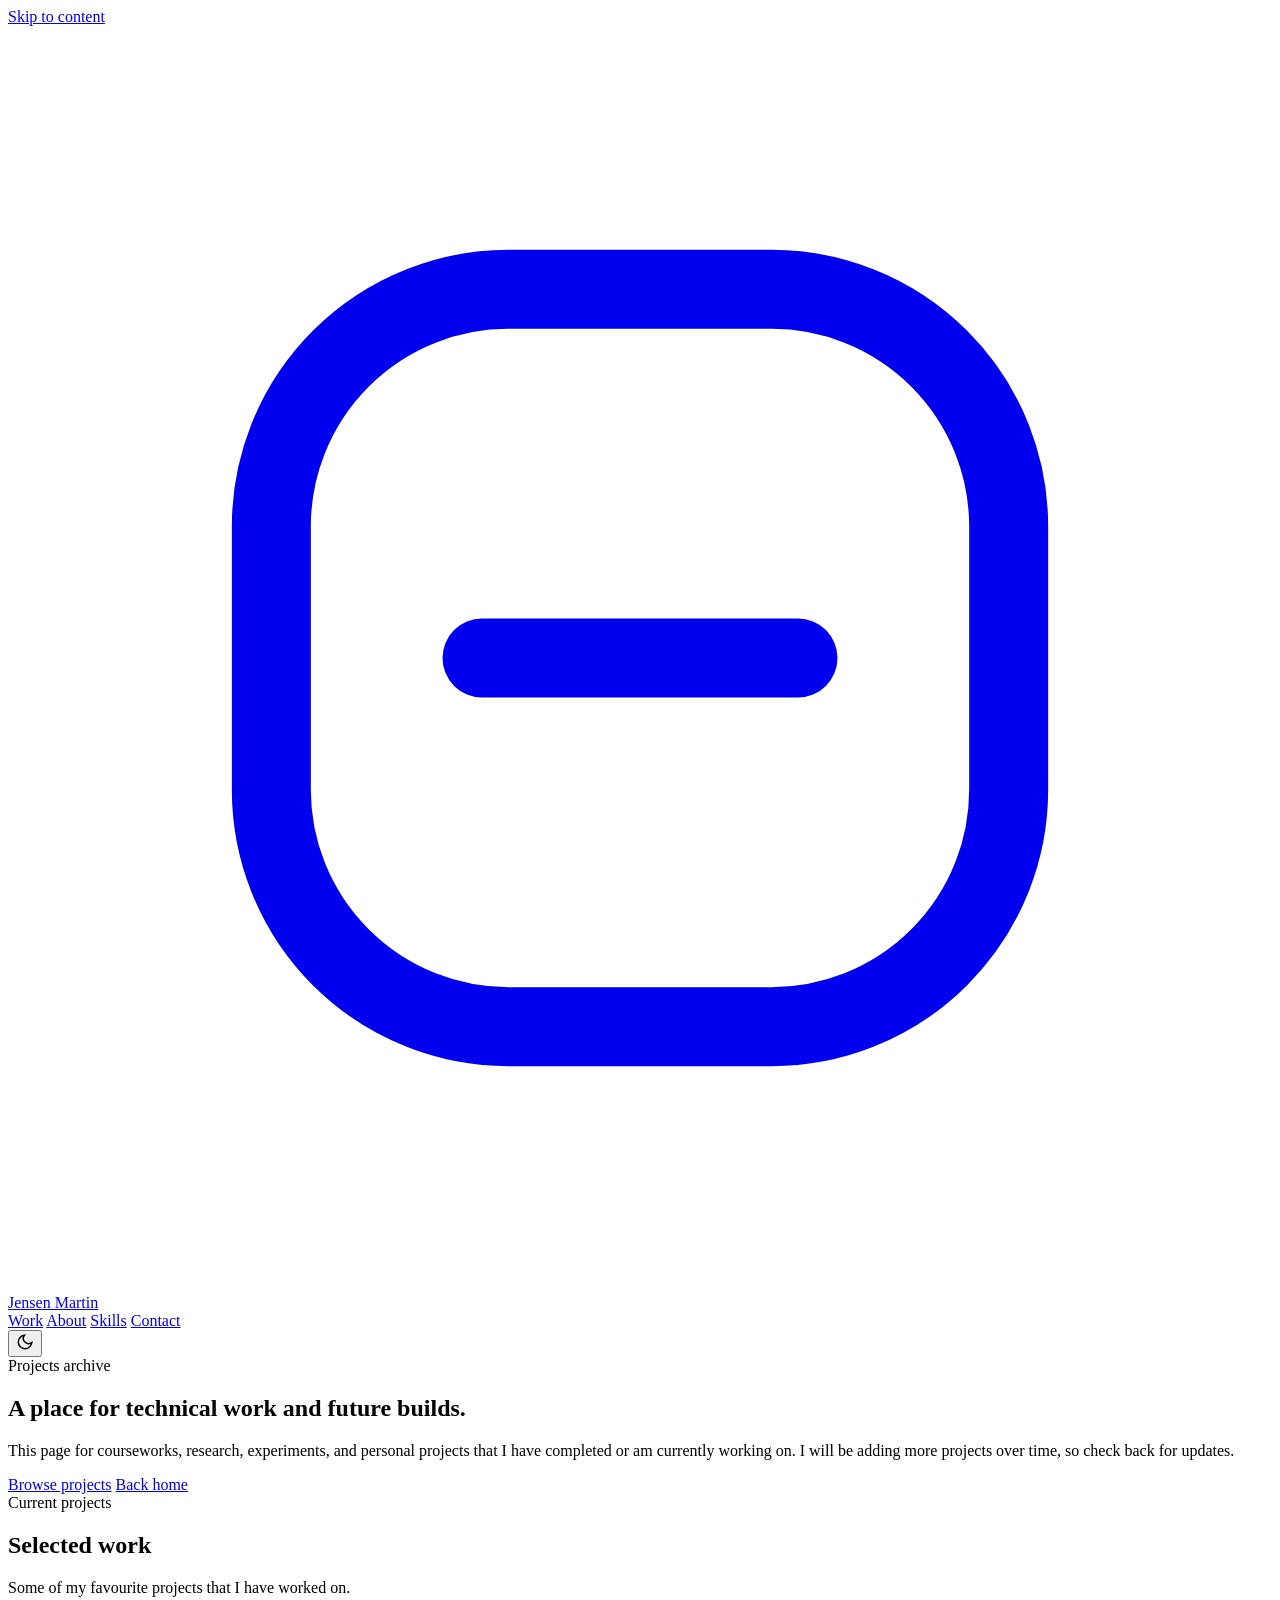
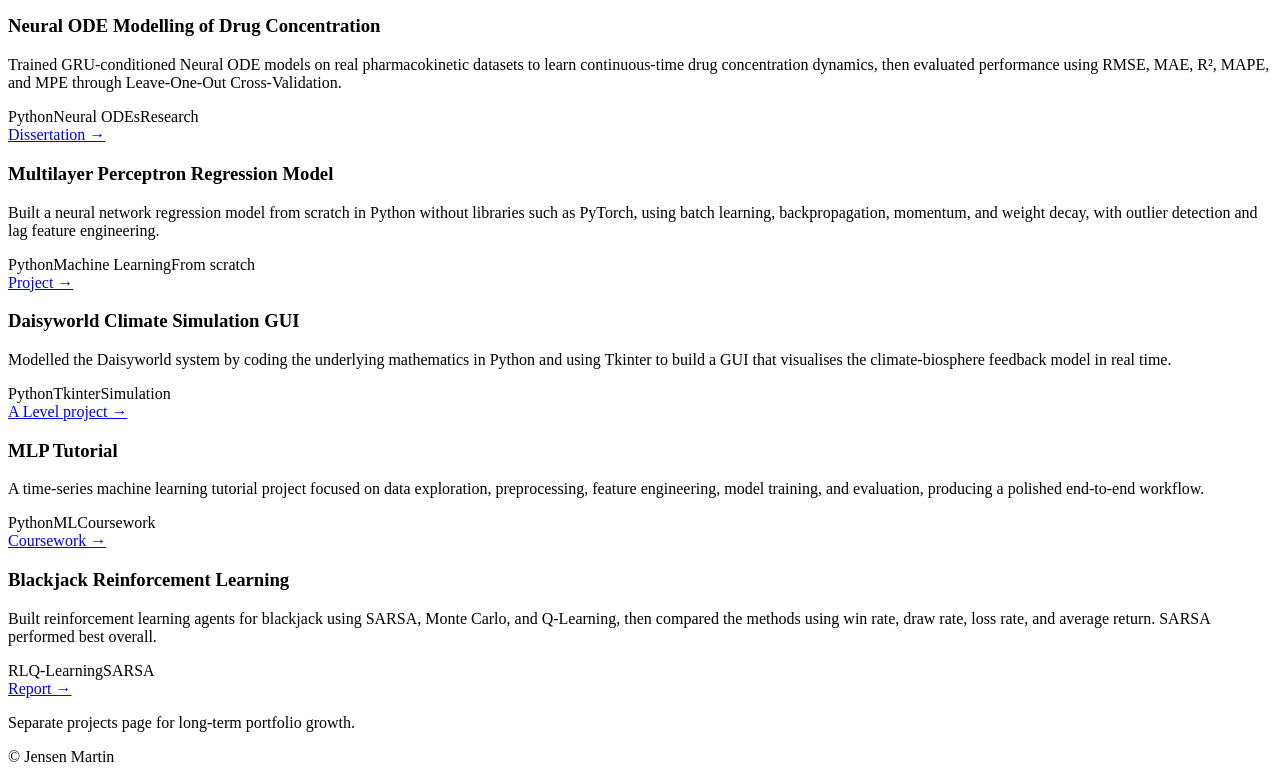
==== work.html @ eaf08a62 "Add files via upload" ====
<!DOCTYPE html>
<html lang="en">
<head>
  <meta charset="UTF-8" />
  <meta name="viewport" content="width=device-width, initial-scale=1.0" />
  <meta name="description" content="Jensen Martin — projects and technical work." />
  <title>Jensen Martin — Work</title>
  <link rel="preconnect" href="https://api.fontshare.com" />
  <link href="https://api.fontshare.com/v2/css?f[]=general-sans@400,500,600,700&f[]=cabinet-grotesk@500,700,800&display=swap" rel="stylesheet" />
  <link rel="stylesheet" href="./css/style.css" />
</head>
<body>
  <a class="skip-link" href="#main">Skip to content</a>

  <header class="header">
    <div class="wrap header-inner">
      <a href="./index.html" class="brand" aria-label="Jensen Martin home">
        <svg class="brand-mark" viewBox="0 0 48 48" fill="none" aria-hidden="true">
          <rect x="10" y="10" width="28" height="28" rx="9" stroke="currentColor" stroke-width="3"></rect>
          <path d="M18 24h12" stroke="currentColor" stroke-width="3" stroke-linecap="round"></path>
        </svg>
        <span>Jensen Martin</span>
      </a>

      <div class="nav">
        <nav class="nav-links" aria-label="Primary navigation">
          <a href="./work.html">Work</a>
          <a href="./index.html#about">About</a>
          <a href="./index.html#skills">Skills</a>
          <a href="./index.html#contact">Contact</a>
        </nav>
        <button class="theme-toggle" type="button" data-theme-toggle aria-label="Switch theme">
          <svg width="18" height="18" viewBox="0 0 24 24" fill="none" stroke="currentColor" stroke-width="2">
            <path d="M21 12.79A9 9 0 1 1 11.21 3 7 7 0 0 0 21 12.79z"></path>
          </svg>
        </button>
      </div>
    </div>
  </header>

  <main id="main">
    <section class="hero" id="top">
      <div class="wrap hero-grid">
        <div>
          <div class="eyebrow">Projects archive</div>
          <h1>A place for technical work and future builds.</h1>
          <p class="lede">
            This page for courseworks, research, experiments, and personal projects that I have completed or am currently working on. I will be adding more projects over time, so check back for updates.
          </p>
          <div class="hero-actions">
            <a class="btn btn-primary" href="#projects-list">Browse projects</a>
            <a class="btn btn-secondary" href="./index.html">Back home</a>
          </div>
        </div>

      </div>
    </section>

    <section class="section" id="projects-list">
      <div class="wrap">
        <div class="section-head">
          <div>
            <div class="section-label">Current projects</div>
            <h2>Selected work</h2>
          </div>
          <p>Some of my favourite projects that I have worked on.</p>
        </div>

        <div class="projects">
          <article class="card project">
            <div>
              <h3>Neural ODE Modelling of Drug Concentration</h3>
              <p>
                Trained GRU-conditioned Neural ODE models on real pharmacokinetic datasets to learn continuous-time drug concentration dynamics, then evaluated performance using RMSE, MAE, R², MAPE, and MPE through Leave-One-Out Cross-Validation.
              </p>
            </div>
            <div class="project-meta"><span class="pill">Python</span><span class="pill">Neural ODEs</span><span class="pill">Research</span></div>
            <a class="project-link" href="#">Dissertation →</a>
          </article>

          <article class="card project">
            <div>
              <h3>Multilayer Perceptron Regression Model</h3>
              <p>
                Built a neural network regression model from scratch in Python without libraries such as PyTorch, using batch learning, backpropagation, momentum, and weight decay, with outlier detection and lag feature engineering.
              </p>
            </div>
            <div class="project-meta"><span class="pill">Python</span><span class="pill">Machine Learning</span><span class="pill">From scratch</span></div>
            <a class="project-link" href="#">Project →</a>
          </article>

          <article class="card project">
            <div>
              <h3>Daisyworld Climate Simulation GUI</h3>
              <p>
                Modelled the Daisyworld system by coding the underlying mathematics in Python and using Tkinter to build a GUI that visualises the climate-biosphere feedback model in real time.
              </p>
            </div>
            <div class="project-meta"><span class="pill">Python</span><span class="pill">Tkinter</span><span class="pill">Simulation</span></div>
            <a class="project-link" href="#">A Level project →</a>
          </article>

          <article class="card project">
            <div>
              <h3>MLP Tutorial</h3>
              <p>
                A time-series machine learning tutorial project focused on data exploration, preprocessing, feature engineering, model training, and evaluation, producing a polished end-to-end workflow.
              </p>
            </div>
            <div class="project-meta"><span class="pill">Python</span><span class="pill">ML</span><span class="pill">Coursework</span></div>
            <a class="project-link" href="#">Coursework →</a>
          </article>

          <article class="card project">
            <div>
              <h3>Blackjack Reinforcement Learning</h3>
              <p>
                Built reinforcement learning agents for blackjack using SARSA, Monte Carlo, and Q-Learning, then compared the methods using win rate, draw rate, loss rate, and average return. SARSA performed best overall.
              </p>
            </div>
            <div class="project-meta"><span class="pill">RL</span><span class="pill">Q-Learning</span><span class="pill">SARSA</span></div>
            <a class="project-link" href="#">Report →</a>
          </article>
        </div>
      </div>
    </section>
  </main>

  <footer class="footer">
    <div class="wrap footer-inner">
      <p>Separate projects page for long-term portfolio growth.</p>
      <p>© <span id="year"></span> Jensen Martin</p>
    </div>
  </footer>

  <script src="./js/script.js" defer></script>
</body>
</html>
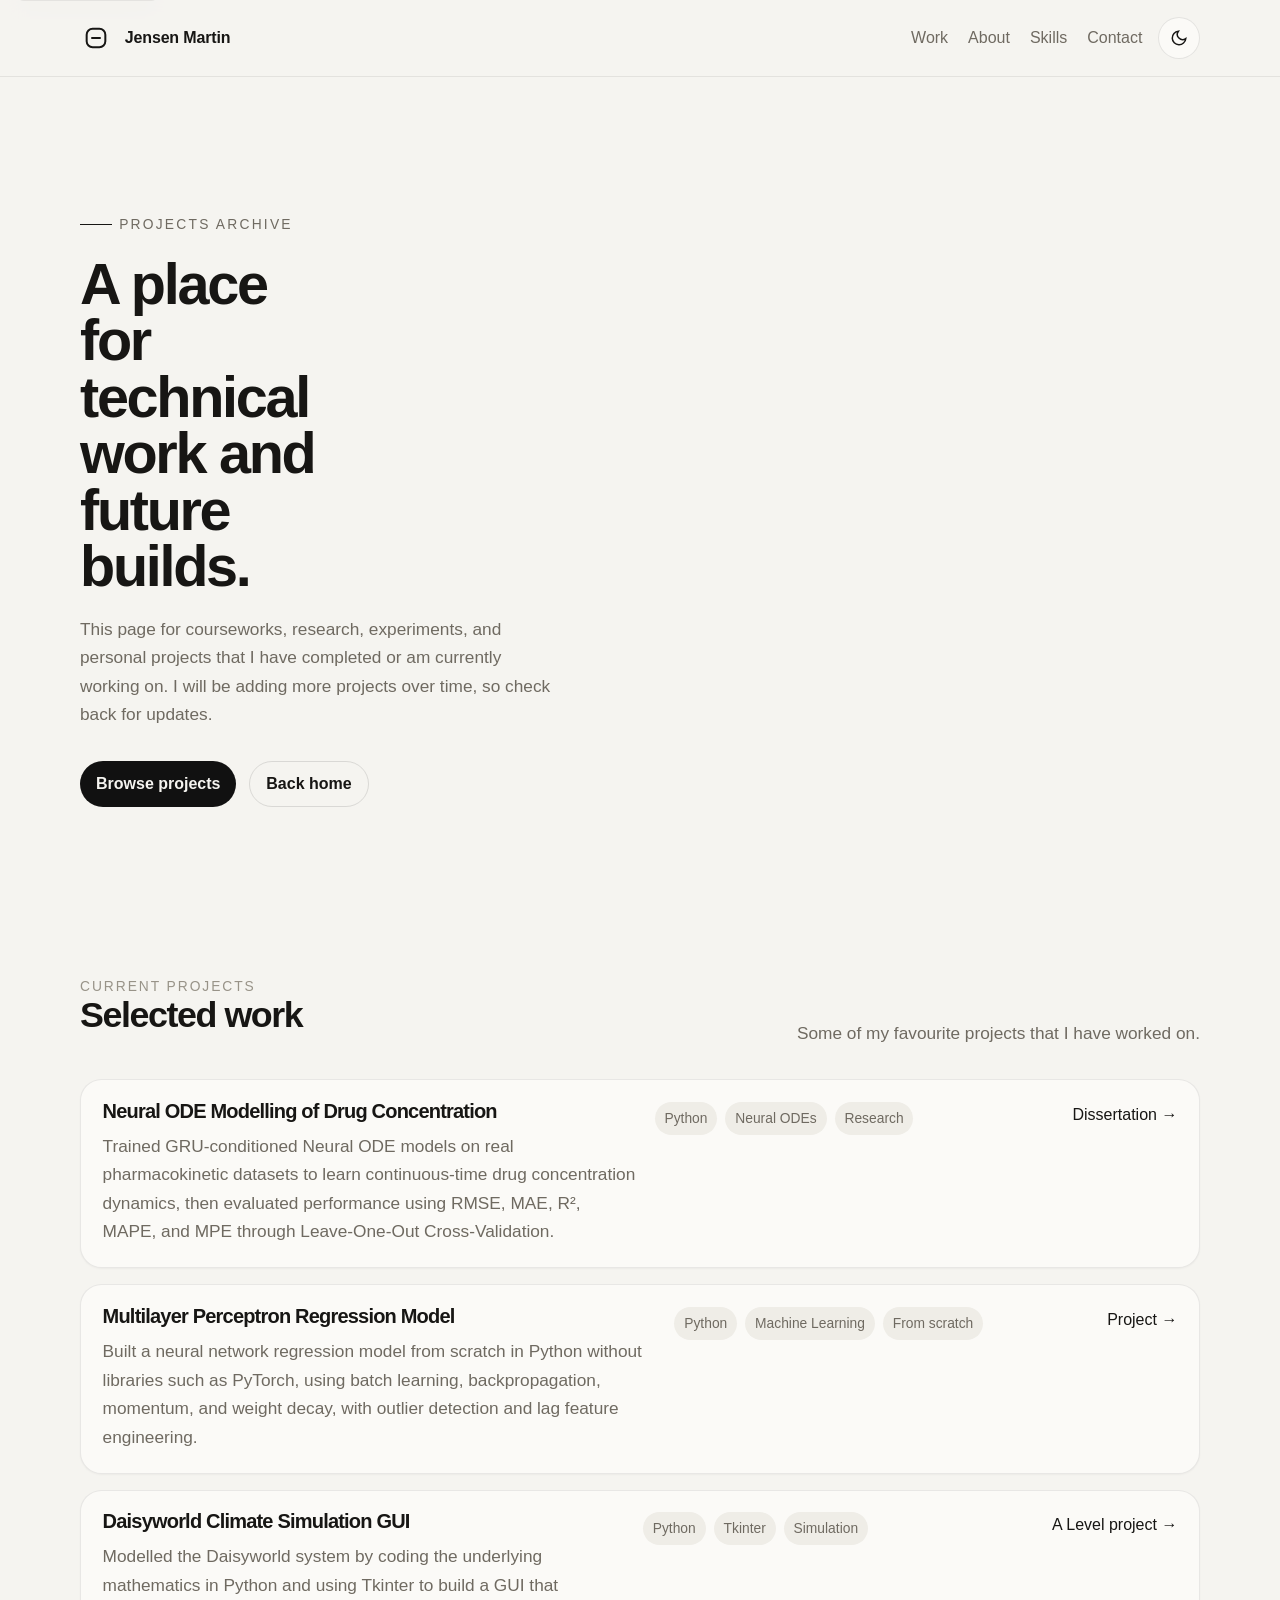
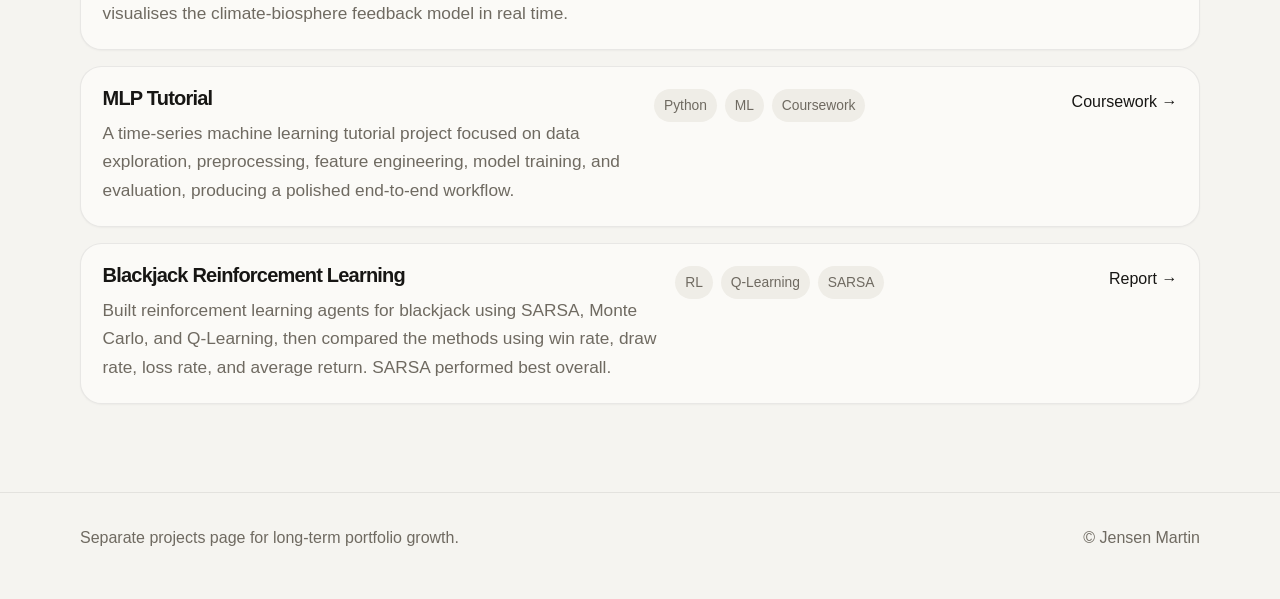
==== commit 31beea7f: "Update stylesheet and script links in work.html" ====
--- a/work.html
+++ b/work.html
@@ -7,7 +7,7 @@
   <title>Jensen Martin — Work</title>
   <link rel="preconnect" href="https://api.fontshare.com" />
   <link href="https://api.fontshare.com/v2/css?f[]=general-sans@400,500,600,700&f[]=cabinet-grotesk@500,700,800&display=swap" rel="stylesheet" />
-  <link rel="stylesheet" href="./css/style.css" />
+  <link rel="stylesheet" href="style.css" />
 </head>
 <body>
   <a class="skip-link" href="#main">Skip to content</a>
@@ -133,6 +133,6 @@
     </div>
   </footer>
 
-  <script src="./js/script.js" defer></script>
+  <script src="script.js" defer></script>
 </body>
-</html>+</html>
--- a/style.css
+++ b/style.css
@@ -0,0 +1,99 @@
+:root, [data-theme="light"] {
+  --text-xs: clamp(.75rem, .72rem + .18vw, .875rem);
+  --text-sm: clamp(.9rem, .84rem + .22vw, 1rem);
+  --text-base: clamp(1rem, .96rem + .22vw, 1.08rem);
+  --text-lg: clamp(1.14rem, 1rem + .55vw, 1.4rem);
+  --text-xl: clamp(1.6rem, 1.2rem + 1.3vw, 2.3rem);
+  --text-2xl: clamp(2.4rem, 1.2rem + 3vw, 4.6rem);
+  --space-2: .5rem; --space-3: .75rem; --space-4: 1rem; --space-5: 1.25rem; --space-6: 1.5rem; --space-8: 2rem; --space-10: 2.5rem; --space-12: 3rem; --space-16: 4rem; --space-20: 5rem;
+  --bg: #f5f4f0; --surface: #fbfaf7; --surface-2: #efede7; --border: #d8d4cb;
+  --text: #171614; --muted: #6f6a61; --faint: #989388; --inverse: #f8f7f3;
+  --accent: #111111; --accent-soft: #e7e3db;
+  --radius-sm: .55rem; --radius-md: .9rem; --radius-lg: 1.35rem; --radius-full: 9999px;
+  --shadow-sm: 0 1px 2px rgba(0,0,0,.04); --shadow-md: 0 10px 30px rgba(0,0,0,.05);
+  --font-body: 'General Sans', Inter, sans-serif; --font-display: 'Cabinet Grotesk', 'General Sans', sans-serif;
+}
+
+[data-theme="dark"] {
+  --bg: #121212; --surface: #171717; --surface-2: #202020; --border: #2c2c2c;
+  --text: #f1efe9; --muted: #ada79c; --faint: #7f7a70; --inverse: #121212;
+  --accent: #f1efe9; --accent-soft: #232323;
+  --shadow-sm: 0 1px 2px rgba(0,0,0,.25); --shadow-md: 0 18px 40px rgba(0,0,0,.28);
+}
+
+* ,*::before,*::after { box-sizing: border-box; margin: 0; padding: 0; }
+html { scroll-behavior: smooth; }
+body { min-height: 100dvh; background: var(--bg); color: var(--text); font-family: var(--font-body); font-size: var(--text-base); line-height: 1.65; -webkit-font-smoothing: antialiased; }
+a { color: inherit; text-decoration: none; }
+button { font: inherit; color: inherit; background: none; border: 0; cursor: pointer; }
+img, svg { display: block; max-width: 100%; }
+:focus-visible { outline: 2px solid var(--text); outline-offset: 3px; border-radius: .35rem; }
+
+.skip-link { position: absolute; left: 1rem; top: -3rem; background: var(--text); color: var(--bg); padding: .65rem .9rem; border-radius: .5rem; }
+.skip-link:focus { top: 1rem; }
+.wrap { width: min(1120px, calc(100% - 2rem)); margin: 0 auto; }
+.header { position: sticky; top: 0; z-index: 30; backdrop-filter: blur(12px); background: color-mix(in srgb, var(--bg) 86%, transparent); border-bottom: 1px solid color-mix(in srgb, var(--text) 8%, transparent); }
+.header-inner { min-height: 4.75rem; display: flex; align-items: center; justify-content: space-between; gap: 1rem; }
+.brand { display: inline-flex; align-items: center; gap: .8rem; font-size: var(--text-sm); font-weight: 600; letter-spacing: -.01em; }
+.brand-mark { width: 2rem; height: 2rem; }
+.nav { display: flex; align-items: center; gap: 1rem; }
+.nav-links { display: flex; gap: 1.25rem; color: var(--muted); font-size: var(--text-sm); }
+.nav-links a { position: relative; }
+.nav-links a::after { content: ''; position: absolute; left: 0; bottom: -.2rem; width: 100%; height: 1px; background: var(--text); transform: scaleX(0); transform-origin: left; transition: transform .22s ease; }
+.nav-links a:hover::after { transform: scaleX(1); }
+.theme-toggle { width: 2.6rem; height: 2.6rem; border-radius: var(--radius-full); border: 1px solid color-mix(in srgb, var(--text) 10%, transparent); background: var(--surface); display: grid; place-items: center; }
+.hero { padding: clamp(4rem, 10vw, 8rem) 0 clamp(3rem, 7vw, 5rem); }
+.hero-grid { display: grid; gap: var(--space-10); grid-template-columns: 1.35fr .9fr; align-items: end; }
+.eyebrow { display: inline-flex; align-items: center; gap: .45rem; margin-bottom: var(--space-5); font-size: var(--text-xs); text-transform: uppercase; letter-spacing: .16em; color: var(--muted); }
+.eyebrow::before { content: ''; width: 2rem; height: 1px; background: var(--text); }
+h1,h2,h3 { font-family: var(--font-display); letter-spacing: -.04em; line-height: .98; }
+h1 { font-size: var(--text-2xl); max-width: 8ch; }
+h2 { font-size: var(--text-xl); margin-bottom: .9rem; }
+h3 { font-size: 1.25rem; margin-bottom: .65rem; }
+p { max-width: 62ch; color: var(--muted); }
+.lede { max-width: 50ch; margin-top: var(--space-5); }
+.hero-actions { display: flex; gap: .8rem; flex-wrap: wrap; margin-top: var(--space-8); }
+.btn { min-height: 2.9rem; padding: 0 1rem; border-radius: var(--radius-full); display: inline-flex; align-items: center; justify-content: center; font-size: var(--text-sm); font-weight: 600; }
+.btn-primary { background: var(--accent); color: var(--bg); }
+.btn-secondary { background: transparent; border: 1px solid color-mix(in srgb, var(--text) 12%, transparent); }
+.intro-card, .card { background: var(--surface); border: 1px solid color-mix(in srgb, var(--text) 8%, transparent); border-radius: var(--radius-lg); box-shadow: var(--shadow-sm); }
+.intro-card { padding: var(--space-6); }
+.micro-list { display: grid; gap: .95rem; margin-top: var(--space-5); }
+.micro-item { display: flex; justify-content: space-between; gap: 1rem; padding-bottom: .9rem; border-bottom: 1px solid color-mix(in srgb, var(--text) 8%, transparent); }
+.micro-item:last-child { border-bottom: 0; padding-bottom: 0; }
+.micro-item span:first-child { color: var(--faint); text-transform: uppercase; letter-spacing: .12em; font-size: var(--text-xs); }
+.section { padding: clamp(3.5rem, 8vw, 5.5rem) 0; }
+.section-head { display: grid; grid-template-columns: 1fr auto; gap: 1rem; align-items: end; margin-bottom: var(--space-8); }
+.section-label { font-size: var(--text-xs); text-transform: uppercase; letter-spacing: .14em; color: var(--faint); }
+.projects { display: grid; gap: 1rem; }
+.project { padding: 1.35rem; display: grid; grid-template-columns: 1.2fr .9fr auto; gap: 1rem; align-items: start; }
+.project-meta { display: flex; flex-wrap: wrap; gap: .5rem; }
+.pill { padding: .32rem .62rem; border-radius: var(--radius-full); background: var(--surface-2); color: var(--muted); font-size: var(--text-xs); }
+.project-link { justify-self: end; color: var(--text); font-size: var(--text-sm); }
+.split { display: grid; grid-template-columns: 1fr 1fr; gap: 1rem; }
+.card { padding: 1.35rem; }
+.stack { display: grid; gap: .9rem; }
+.line { display: flex; align-items: center; justify-content: space-between; gap: 1rem; padding: .85rem 0; border-bottom: 1px solid color-mix(in srgb, var(--text) 8%, transparent); }
+.line:last-child { border-bottom: 0; }
+.line strong { font-weight: 600; }
+.footer { padding: 2rem 0 3rem; border-top: 1px solid color-mix(in srgb, var(--text) 8%, transparent); }
+.footer-inner { display: flex; justify-content: space-between; gap: 1rem; flex-wrap: wrap; color: var(--muted); font-size: var(--text-sm); }
+
+@media (max-width: 920px) {
+  .hero-grid, .split, .project { grid-template-columns: 1fr; }
+  .project-link { justify-self: start; }
+}
+
+@media (max-width: 680px) {
+  .header-inner { flex-wrap: wrap; padding: .85rem 0; }
+  .nav { width: 100%; justify-content: space-between; }
+  .nav-links { overflow-x: auto; white-space: nowrap; }
+  .hero-actions { flex-direction: column; }
+  .btn, .theme-toggle { width: 100%; }
+  .section-head { grid-template-columns: 1fr; }
+}
+
+@media (prefers-reduced-motion: reduce) {
+  html { scroll-behavior: auto; }
+  * ,*::before,*::after { transition-duration: .01ms !important; animation-duration: .01ms !important; }
+}
